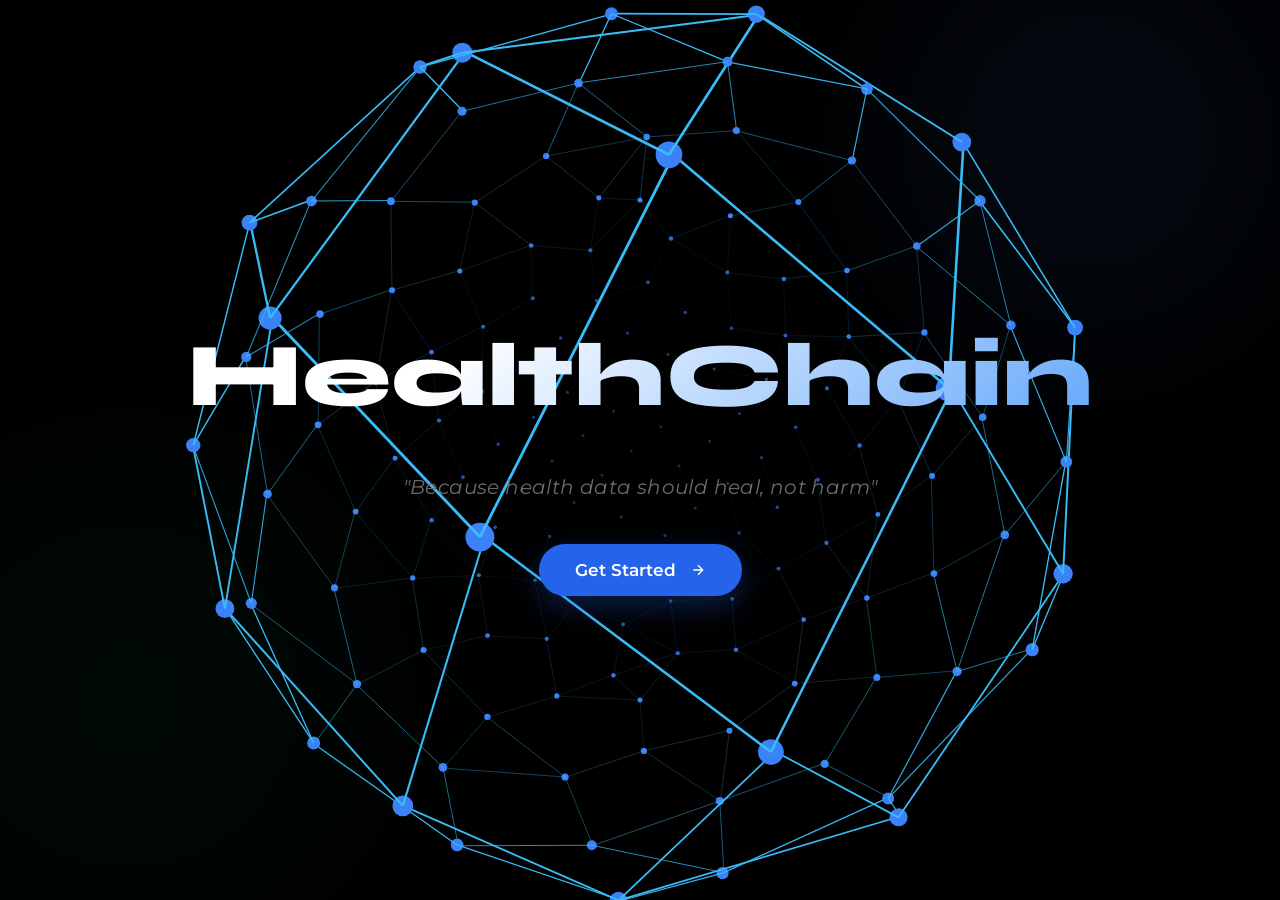
==== index.html @ 892cb6f5 "Initial commit Made-with: Cursor" ====
<!DOCTYPE html>
<html lang="en">
<head>
<meta charset="UTF-8">
<meta name="viewport" content="width=device-width, initial-scale=1.0">
<title>HealthChain — Blockchain Medical Records</title>
<link rel="preconnect" href="https://fonts.googleapis.com">
<link href="https://fonts.googleapis.com/css2?family=Syne:wght@400;600;700;800&family=DM+Mono:wght@300;400;500&family=Montserrat:wght@300;400;500;600;700;800&display=swap" rel="stylesheet">
<link rel="stylesheet" href="styles.css">
</head>
<body>

<div id="splash-screen" class="splash-container">
  <canvas id="splash-particles"></canvas>

  <div class="mesh-glow mesh-top-right"></div>
  <div class="mesh-glow mesh-bottom-left"></div>
  
  <div class="splash-content">
    <h1 class="splash-title">HealthChain</h1>
    
    <div id="splash-delayed-content" class="hidden-content">
      <p class="splash-quote">"Because health data should heal, not harm"</p>
      <button id="btn-get-started" class="btn-primary blue splash-btn">
        Get Started
        <svg viewBox="0 0 24 24" fill="none" stroke="currentColor" stroke-width="2" style="width:16px;height:16px;margin-left:6px;"><path d="M5 12h14M12 5l7 7-7 7"/></svg>
      </button>
    </div>
  </div>
</div>

<div class="toast-container" id="toast-container"></div>

<canvas id="dots-canvas"></canvas>

<div id="page-landing" class="page active">
  <div class="landing-inner">
    <div class="logo-wrap">
      <div class="logo-icon">
        <svg viewBox="0 0 24 24" stroke-width="2" stroke="currentColor" fill="none"><path d="M10 13a5 5 0 007.54.54l3-3a5 5 0 00-7.07-7.07l-1.72 1.71"/><path d="M14 11a5 5 0 00-7.54-.54l-3 3a5 5 0 007.07 7.07l1.71-1.71"/></svg>
        <div class="logo-ring"></div>
      </div>
      <span class="logo-text">HealthChain</span>
    </div>
    <div class="badge"><span class="badge-dot"></span>Blockchain-Secured Medical Records</div>
    <h1 class="landing-h1">Trust Your Treatment,<br><span> Not the Paperwork</span></h1>
    <p class="landing-sub">Secure, transparent, and immutable medical records for patients, hospitals, and insurance companies — connected through decentralized trust.</p>
    <div class="role-grid">
      <div class="role-card patient" onclick="showAuth('patient')">
        <div class="role-icon blue"><svg viewBox="0 0 24 24" stroke="var(--blue2)" stroke-width="1.8" fill="none"><path d="M20 21v-2a4 4 0 00-4-4H8a4 4 0 00-4 4v2"/><circle cx="12" cy="7" r="4"/></svg></div>
        <div class="role-title">Patient</div>
        <p class="role-desc">Access your medical history, treatment records, prescriptions, and manage insurance claims.</p>
        <div class="role-tag blue">PAT-XXXXXX</div>
        <span class="role-btn blue">Enter Portal →</span>
      </div>
      <div class="role-card hospital" onclick="showAuth('hospital')">
        <div class="role-icon green"><svg viewBox="0 0 24 24" stroke="var(--green2)" stroke-width="1.8" fill="none"><rect x="3" y="3" width="18" height="18" rx="2"/><path d="M12 8v8M8 12h8"/></svg></div>
        <div class="role-title">Hospital</div>
        <p class="role-desc">Manage patient records, upload treatment details, and process insurance claims to blockchain.</p>
        <div class="role-tag green">HSP-XXXXXX</div>
        <span class="role-btn green">Enter Portal →</span>
      </div>
      <div class="role-card insurance" onclick="showAuth('insurance')">
        <div class="role-icon purple"><svg viewBox="0 0 24 24" stroke="var(--purple2)" stroke-width="1.8" fill="none"><path d="M12 22s8-4 8-10V5l-8-3-8 3v7c0 6 8 10 8 10z"/></svg></div>
        <div class="role-title">Insurance Company</div>
        <p class="role-desc">Review submitted claims, verify medical records, and process approvals securely.</p>
        <div class="role-tag purple">INS-XXXXXX</div>
        <span class="role-btn purple">Enter Portal →</span>
      </div>
    </div>
  </div>
</div>

<div id="page-auth" class="page">
  <div class="auth-card" id="auth-card">
    <button class="back-btn" onclick="showLanding()">
      <svg viewBox="0 0 24 24" fill="none" stroke="currentColor" stroke-width="2"><path d="M19 12H5M5 12l7-7M5 12l7 7"/></svg>
      Back to Home
    </button>
    <div class="auth-logo">
      <div class="auth-logo-icon" id="auth-logo-icon"></div>
      <span class="auth-logo-name" id="auth-logo-name">Login</span>
    </div>
    <div class="auth-title" id="auth-title">Sign In</div>
    <p class="auth-sub" id="auth-sub">Authenticate to access your portal.</p>

    <div id="auth-step-login">
      <div id="auth-error-banner" class="error-banner" style="display:none;">
        <svg viewBox="0 0 24 24" fill="none" stroke="currentColor" stroke-width="2" style="width:14px;height:14px;flex-shrink:0;"><circle cx="12" cy="12" r="10"/><line x1="12" y1="8" x2="12" y2="12"/><line x1="12" y1="16" x2="12.01" y2="16"/></svg>
        <span id="auth-error-text"></span>
      </div>
      <label class="form-label" id="auth-id-label">Your ID</label>
      <input type="text" id="input-uniqueid" class="form-input" placeholder="e.g. PAT-123456" autocomplete="username">
      <label class="form-label">Password</label>
      <input type="password" id="input-password" class="form-input" placeholder="••••••••" autocomplete="current-password">
      <button class="btn-primary blue" id="btn-login" onclick="doLogin()">Sign In</button>
    </div>

    <div id="auth-step-verified" style="display:none">
      <div class="verified-banner"><svg viewBox="0 0 24 24" stroke="currentColor" stroke-width="2" fill="none" style="width:16px;height:16px;flex-shrink:0;"><polyline points="20 6 9 17 4 12"/></svg> Authenticated Successfully!</div>
      <p class="verified-redirect">Loading your dashboard...</p>
    </div>
  </div>
</div>

<div id="page-dashboard" class="page">
  <nav class="sidebar" id="sidebar">
    <div class="sidebar-logo">
      <div class="sidebar-logo-icon">
        <svg viewBox="0 0 24 24" stroke="#fff" stroke-width="2" fill="none" style="width:18px;height:18px;flex-shrink:0;">
          <path d="M10 13a5 5 0 007.54.54l3-3a5 5 0 00-7.07-7.07l-1.72 1.71"/>
          <path d="M14 11a5 5 0 00-7.54-.54l-3 3a5 5 0 007.07 7.07l1.71-1.71"/>
        </svg>
      </div>
      <span class="sidebar-logo-text">HealthChain</span>
    </div>
    <div class="sidebar-role-tag" id="sidebar-role-tag">Role</div>
    <div class="sidebar-nav" id="sidebar-nav"></div>
    <div class="sidebar-footer">
      <div>
        <div class="sidebar-user-name" id="sidebar-username">User</div>
        <div class="sidebar-user-sub" id="sidebar-usersub">ID</div>
      </div>
      <button class="sidebar-logout" onclick="doLogout()">
        <svg viewBox="0 0 24 24" fill="none" stroke="currentColor" stroke-width="2" style="width:14px;height:14px;"><path d="M9 21H5a2 2 0 01-2-2V5a2 2 0 012-2h4M16 17l5-5-5-5M21 12H9"/></svg>
        Sign Out
      </button>
    </div>
  </nav>
  <div class="dash-main">
    <div class="dash-header">
      <div>
        <div class="dash-header-title" id="dash-header-title">Overview</div>
        <div class="dash-header-sub" id="dash-header-sub">Welcome back</div>
      </div>
      <div class="dash-header-right">
        <div class="header-badge"><span class="header-dot"></span> Blockchain Active</div>
      </div>
    </div>
    <div class="dash-body" id="dash-body"></div>
  </div>
</div>

<div class="modal-overlay hidden" id="modal-claim">
  <div class="modal">
    <div class="modal-header">
      <span class="modal-title">Submit Insurance Claim</span>
      <button class="modal-close" onclick="closeModal('modal-claim')">✕</button>
    </div>
    <div class="modal-body">
      <label class="form-label">Treatment</label>
      <select id="claim-treatment-id" class="form-input" style="background:var(--surface2);color:var(--text);"></select>
      <label class="form-label">Insurer ID</label>
      <input type="text" id="claim-insurer-id" class="form-input" placeholder="e.g. INS-000001">
      <label class="form-label">Policy Number</label>
      <input type="text" id="claim-policy" class="form-input" placeholder="Your policy number">
      <label class="form-label">Claim Amount (₹)</label>
      <input type="number" id="claim-amount" class="form-input" placeholder="Enter amount to claim">
      <button class="btn-primary green" onclick="doSubmitClaim()">Submit Claim to Insurer</button>
    </div>
  </div>
</div>

<div class="modal-overlay hidden" id="modal-upload">
  <div class="modal">
    <div class="modal-header">
      <span class="modal-title">Upload Treatment Record</span>
      <button class="modal-close" onclick="closeModal('modal-upload')">✕</button>
    </div>
    <div class="modal-body">
      <label class="form-label">Patient ID *</label>
      <input type="text" id="upload-patient-id" class="form-input" placeholder="e.g. PAT-123456">
      <label class="form-label">Diagnosis *</label>
      <input type="text" id="upload-diagnosis" class="form-input" placeholder="e.g. Hypertension Management">
      <label class="form-label">Doctor Name *</label>
      <input type="text" id="upload-doctor" class="form-input" placeholder="Dr. Name">
      <label class="form-label">Hospital Name</label>
      <input type="text" id="upload-hospital-name" class="form-input" placeholder="Hospital name">
      <label class="form-label">ICD Codes (comma-separated)</label>
      <input type="text" id="upload-icd" class="form-input" placeholder="e.g. I10, E11.9">
      <label class="form-label">Admission Date</label>
      <input type="date" id="upload-admission" class="form-input">
      <label class="form-label">Discharge Date</label>
      <input type="date" id="upload-discharge" class="form-input">
      <label class="form-label">Amount Spent (₹)</label>
      <input type="number" id="upload-amount" class="form-input" placeholder="e.g. 15000">
      <label class="form-label">Prescription PDF <span style="color:var(--text2);font-weight:400;text-transform:none;font-size:11px;">(optional — stored on IPFS)</span></label>
      <input type="file" id="upload-prescription" class="form-input" accept=".pdf,application/pdf" style="padding:9px 15px;cursor:pointer;">
      <label class="form-label">Invoice PDF <span style="color:var(--text2);font-weight:400;text-transform:none;font-size:11px;">(optional — stored on IPFS)</span></label>
      <input type="file" id="upload-invoice" class="form-input" accept=".pdf,application/pdf" style="padding:9px 15px;cursor:pointer;">
      <label class="form-label">Lab Reports <span style="color:var(--text2);font-weight:400;text-transform:none;font-size:11px;">(optional — up to 5 PDFs)</span></label>
      <input type="file" id="upload-lab-reports" class="form-input" accept=".pdf,application/pdf" multiple style="padding:9px 15px;cursor:pointer;">
      <label class="form-label">Medical Photos <span style="color:var(--text2);font-weight:400;text-transform:none;font-size:11px;">(optional — up to 5 images)</span></label>
      <input type="file" id="upload-photos" class="form-input" accept="image/*" multiple style="padding:9px 15px;cursor:pointer;">
      <button class="btn-primary green" id="btn-upload" onclick="doUploadTreatment()">Upload to Blockchain + IPFS</button>
    </div>
  </div>
</div>

<div class="modal-overlay hidden" id="modal-register">
  <div class="modal">
    <div class="modal-header">
      <span class="modal-title">Register New Patient</span>
      <button class="modal-close" onclick="closeModal('modal-register')">✕</button>
    </div>
    <div class="modal-body">
      <label class="form-label">Patient Full Name *</label>
      <input type="text" id="reg-name" class="form-input" placeholder="Patient's full name">
      <label class="form-label">Age</label>
      <input type="number" id="reg-age" class="form-input" placeholder="Age">
      <label class="form-label">Email</label>
      <input type="email" id="reg-email" class="form-input" placeholder="patient@email.com">
      <label class="form-label">Phone</label>
      <input type="text" id="reg-phone" class="form-input" placeholder="+91 XXXXX XXXXX">
      <label class="form-label">Insurance Policy ID</label>
      <input type="text" id="reg-policy" class="form-input" placeholder="Policy number">
      <label class="form-label">Insurer ID</label>
      <input type="text" id="reg-insurer" class="form-input" placeholder="INS-XXXXXX">
      <label class="form-label">Initial Password *</label>
      <input type="password" id="reg-password" class="form-input" placeholder="Set a password for patient">
      <button class="btn-primary blue" onclick="doRegisterPatient()">Register Patient</button>
    </div>
  </div>
</div>

<div class="modal-overlay hidden" id="modal-claim-detail">
  <div class="modal">
    <div class="modal-header">
      <span class="modal-title">Claim Details</span>
      <button class="modal-close" onclick="closeModal('modal-claim-detail')">✕</button>
    </div>
    <div class="modal-body" id="claim-detail-body"></div>
  </div>
</div>

<div class="modal-overlay hidden" id="modal-credentials">
  <div class="modal">
    <div class="modal-header">
      <span class="modal-title">Patient Credentials</span>
      <button class="modal-close" onclick="closeModal('modal-credentials')">✕</button>
    </div>
    <div class="modal-body" id="credentials-body"></div>
  </div>
</div>

<script src="app.js"></script>
</body>
</html>
---- styles.css ----
*, *::before, *::after { box-sizing: border-box; margin: 0; padding: 0; }

  :root {
    --bg:        #000000;
    --bg2:       #0a0a0a;
    --surface:   #0f0f0f;
    --surface2:  #141414;
    --surface3:  #1a1a1a;
    --border:    rgba(255,255,255,0.07);
    --border2:   rgba(255,255,255,0.14);
    --text:      #f0f0f0;
    --text2:     #6b6b6b;
    --text3:     #3a3a3a;
    --blue:      #3b82f6;
    --blue2:     #60a5fa;
    --green:     #10b981;
    --green2:    #34d399;
    --purple:    #1d4ed8;
    --purple2:   #38bdf8;
    --amber:     #f59e0b;
    --amber2:    #fcd34d;
    --red:       #ef4444;
    --red2:      #f87171;
  }

  html, body { height: 100%; background: var(--bg); color: var(--text); font-family: 'Montserrat', sans-serif; font-size: 15px; line-height: 1.6; overflow-x: hidden; }

  #dots-canvas { position: fixed; inset: 0; z-index: 0; pointer-events: none; }

  .page { display: none; min-height: 100vh; position: relative; z-index: 1; }
  .page.active { display: flex; flex-direction: column; }
  #page-auth.active { position: fixed; inset: 0; min-height: unset; flex-direction: column; align-items: center; justify-content: center; overflow: hidden; padding: 16px; z-index: 10; }

  .glass {
    background: rgba(255,255,255,0.035);
    backdrop-filter: blur(20px) saturate(160%);
    -webkit-backdrop-filter: blur(20px) saturate(160%);
    border: 1px solid rgba(255,255,255,0.09);
    box-shadow: 0 1px 0 rgba(255,255,255,0.06) inset, 0 -1px 0 rgba(0,0,0,0.3) inset, 0 8px 32px rgba(0,0,0,0.4);
  }

  /* LANDING */
  #page-landing { position: fixed; inset: 0; display: none; align-items: center; justify-content: center; overflow: hidden; padding: 20px; z-index: 1; }
  #page-landing.active { display: flex; }

  .landing-inner { position: relative; z-index: 2; display: flex; flex-direction: column; align-items: center; max-width: 920px; width: 100%; }

  .logo-wrap { display: flex; align-items: center; gap: 12px; margin-bottom: 14px; }
  .logo-icon { position: relative; width: 46px; height: 46px; border-radius: 14px; background: linear-gradient(135deg, #1e40af, #3b82f6); display: flex; align-items: center; justify-content: center; box-shadow: 0 0 36px rgba(59,130,246,.38), 0 1px 0 rgba(255,255,255,0.2) inset; }
  .logo-icon svg { width: 22px; height: 22px; stroke: #fff; fill: none; }
  .logo-ring { position: absolute; inset: -5px; border-radius: 18px; border: 2px solid rgba(59,130,246,.3); animation: pulse-ring 2.2s ease-out infinite; }
  .logo-text { font-family: 'Syne', sans-serif; font-size: 26px; font-weight: 800; background: linear-gradient(135deg, #fff 30%, #38bdf8); -webkit-background-clip: text; -webkit-text-fill-color: transparent; }

  .badge { display: inline-flex; align-items: center; gap: 8px; background: rgba(16,185,129,.08); border: 1px solid rgba(16,185,129,.22); color: var(--green2); padding: 5px 13px; border-radius: 100px; font-size: 11px; font-weight: 600; letter-spacing: .06em; text-transform: uppercase; margin-bottom: 14px; backdrop-filter: blur(8px); }
  .badge-dot { width: 5px; height: 5px; border-radius: 50%; background: var(--green2); animation: blink 2s ease infinite; }

  .landing-h1 { font-family: 'Syne', sans-serif; font-size: clamp(26px, 4vw, 48px); font-weight: 800; text-align: center; line-height: 1.1; margin-bottom: 10px; }
  .landing-h1 span { background: linear-gradient(135deg, #3b82f6, #38bdf8); -webkit-background-clip: text; -webkit-text-fill-color: transparent; }

  .landing-sub { text-align: center; color: var(--text2); font-size: 14px; max-width: 460px; margin-bottom: 28px; line-height: 1.65; }

  .role-grid { display: grid; grid-template-columns: repeat(3, 1fr); gap: 14px; width: 100%; }
  @media (max-width: 700px) { .role-grid { grid-template-columns: 1fr; gap: 10px; } }

  .role-card {
    position: relative;
    background: rgba(255,255,255,0.03);
    backdrop-filter: blur(28px) saturate(160%);
    -webkit-backdrop-filter: blur(28px) saturate(160%);
    border: 1px solid rgba(255,255,255,0.08);
    border-top-color: rgba(255,255,255,0.13);
    border-bottom-color: rgba(0,0,0,0.25);
    box-shadow: 0 1px 0 rgba(255,255,255,0.06) inset, 0 8px 32px rgba(0,0,0,0.4);
    border-radius: 18px; padding: 24px 22px;
    cursor: pointer; transition: transform .3s, border-color .3s, box-shadow .3s, background .3s;
    text-align: center; overflow: hidden;
    display: flex; flex-direction: column; align-items: center;
  }
  .role-card::before { content: ''; position: absolute; inset: 0; opacity: 0; transition: opacity .3s; border-radius: inherit; }
  .role-card::after { content: ''; position: absolute; top: 0; left: 15%; right: 15%; height: 1px; background: linear-gradient(90deg, transparent, rgba(255,255,255,0.18), transparent); pointer-events: none; }
  .role-card:hover { transform: none; }
  .role-card:hover::before { opacity: 1; }

  .role-card.patient:hover { border-color: rgba(59,130,246,.4); box-shadow: 0 20px 60px rgba(59,130,246,.12); }
  .role-card.patient::before { background: radial-gradient(circle at 50% 0%, rgba(59,130,246,.08), transparent 70%); }
  .role-card.hospital:hover { border-color: rgba(16,185,129,.4); box-shadow: 0 20px 60px rgba(16,185,129,.12); }
  .role-card.hospital::before { background: radial-gradient(circle at 50% 0%, rgba(16,185,129,.08), transparent 70%); }
  .role-card.insurance:hover { border-color: rgba(29,78,216,.5); box-shadow: 0 20px 60px rgba(29,78,216,.12); }
  .role-card.insurance::before { background: radial-gradient(circle at 50% 0%, rgba(29,78,216,.08), transparent 70%); }

  .role-icon { width: 52px; height: 52px; border-radius: 14px; margin: 0 auto 16px; display: flex; align-items: center; justify-content: center; border: 1px solid rgba(255,255,255,0.08); box-shadow: 0 1px 0 rgba(255,255,255,0.1) inset; }
  .role-icon svg { width: 22px; height: 22px; stroke-width: 1.8; fill: none; }
  .role-icon.blue { background: rgba(59,130,246,.12); }
  .role-icon.green { background: rgba(16,185,129,.12); }
  .role-icon.purple { background: rgba(29,78,216,.12); }

  .role-title { font-family: 'Syne', sans-serif; font-size: 17px; font-weight: 700; margin-bottom: 8px; position: relative; z-index: 1; }
  .role-desc { color: var(--text2); font-size: 12px; line-height: 1.55; margin-bottom: 14px; position: relative; z-index: 1; flex: 1; width: 100%; }
  .role-tag { display: inline-block; font-family: 'DM Mono', monospace; font-size: 10px; font-weight: 500; padding: 3px 10px; border-radius: 100px; margin-bottom: 12px; position: relative; z-index: 1; margin-top: auto; }
  .role-tag.blue { background: rgba(59,130,246,.1); color: var(--blue2); border: 1px solid rgba(59,130,246,.2); }
  .role-tag.green { background: rgba(16,185,129,.1); color: var(--green2); border: 1px solid rgba(16,185,129,.2); }
  .role-tag.purple { background: rgba(29,78,216,.1); color: var(--purple2); border: 1px solid rgba(29,78,216,.2); }
  .role-btn { display: inline-flex; align-items: center; gap: 6px; padding: 8px 16px; border-radius: 9px; font-size: 12px; font-weight: 600; position: relative; z-index: 1; }
  .role-btn.blue { background: rgba(59,130,246,.18); color: var(--blue2); }
  .role-btn.green { background: rgba(16,185,129,.18); color: var(--green2); }
  .role-btn.purple { background: rgba(29,78,216,.18); color: var(--purple2); }

  /* AUTH */
  #page-auth::before { content: ''; position: absolute; width: 520px; height: 520px; border-radius: 50%; top: -120px; right: -100px; background: radial-gradient(circle, rgba(59,130,246,0.12) 0%, transparent 65%); pointer-events: none; }
  #page-auth::after { content: ''; position: absolute; width: 400px; height: 400px; border-radius: 50%; bottom: -80px; left: -80px; background: radial-gradient(circle, rgba(29,78,216,0.10) 0%, transparent 65%); pointer-events: none; }

  .auth-card {
    position: relative; z-index: 2;
    background: rgba(18,18,20,0.72);
    backdrop-filter: blur(48px) saturate(180%) brightness(1.08);
    -webkit-backdrop-filter: blur(48px) saturate(180%) brightness(1.08);
    border: 1px solid rgba(255,255,255,0.10);
    border-top-color: rgba(255,255,255,0.18);
    border-bottom-color: rgba(0,0,0,0.4);
    box-shadow: 0 1px 0 rgba(255,255,255,0.08) inset, 0 -1px 0 rgba(0,0,0,0.5) inset, 0 2px 4px rgba(255,255,255,0.03) inset, 0 32px 80px rgba(0,0,0,0.65), 0 0 0 1px rgba(0,0,0,0.35);
    border-radius: 24px; padding: 36px 40px 32px; width: 100%; max-width: 420px;
    max-height: calc(100vh - 32px); overflow-y: auto; overflow-x: hidden;
    scrollbar-width: none;
  }
  .auth-card::-webkit-scrollbar { display: none; }
  .auth-card::before { content: ''; position: absolute; top: 0; left: 20%; right: 20%; height: 1px; background: linear-gradient(90deg, transparent, rgba(255,255,255,0.25), transparent); border-radius: 1px; pointer-events: none; }

  .back-btn { display: inline-flex; align-items: center; gap: 8px; color: var(--text2); font-size: 12px; background: rgba(255,255,255,0.04); border: 1px solid rgba(255,255,255,0.08); border-radius: 8px; padding: 5px 12px; cursor: pointer; margin-bottom: 22px; transition: all .2s; backdrop-filter: blur(10px); }
  .back-btn:hover { background: rgba(255,255,255,0.08); color: var(--blue2); border-color: rgba(59,130,246,0.3); }
  .back-btn svg { width: 14px; height: 14px; }

  .auth-logo { display: flex; align-items: center; gap: 10px; margin-bottom: 5px; }
  .auth-logo-icon { width: 34px; height: 34px; border-radius: 10px; display: flex; align-items: center; justify-content: center; font-size: 16px; backdrop-filter: blur(10px); border: 1px solid rgba(255,255,255,0.1); box-shadow: 0 1px 0 rgba(255,255,255,0.08) inset; }
  .auth-logo-icon.blue { background: rgba(59,130,246,.2); }
  .auth-logo-icon.green { background: rgba(16,185,129,.2); }
  .auth-logo-icon.purple { background: rgba(29,78,216,.2); }
  .auth-logo-name { font-family: 'Syne', sans-serif; font-weight: 700; font-size: 16px; }

  .auth-title { font-family: 'Syne', sans-serif; font-weight: 800; font-size: 20px; margin-bottom: 5px; }
  .auth-sub { color: var(--text2); font-size: 12px; margin-bottom: 24px; line-height: 1.5; }

  .form-label { display: block; font-size: 11px; font-weight: 600; color: var(--text2); letter-spacing: .06em; text-transform: uppercase; margin-bottom: 6px; }

  .form-input {
    width: 100%; background: rgba(255,255,255,0.04); backdrop-filter: blur(16px) saturate(150%);
    -webkit-backdrop-filter: blur(16px) saturate(150%);
    border: 1px solid rgba(255,255,255,0.09); border-top-color: rgba(255,255,255,0.14); border-bottom-color: rgba(0,0,0,0.35);
    box-shadow: 0 1px 0 rgba(255,255,255,0.06) inset, 0 2px 8px rgba(0,0,0,0.25);
    border-radius: 12px; padding: 11px 15px; color: var(--text); font-size: 14px; font-family: inherit;
    outline: none; transition: border-color .2s, box-shadow .2s, background .2s; margin-bottom: 14px;
  }
  .form-input::placeholder { color: var(--text3); }
  .form-input:focus { background: rgba(59,130,246,0.06); border-color: rgba(59,130,246,0.5); border-top-color: rgba(59,130,246,0.6); box-shadow: 0 0 0 3px rgba(59,130,246,.1), 0 1px 0 rgba(255,255,255,0.06) inset; }
  .form-input.green:focus { background: rgba(16,185,129,0.05); border-color: rgba(16,185,129,0.5); box-shadow: 0 0 0 3px rgba(16,185,129,.1), 0 1px 0 rgba(255,255,255,0.06) inset; }
  .form-input.purple:focus { background: rgba(29,78,216,0.05); border-color: rgba(29,78,216,0.5); box-shadow: 0 0 0 3px rgba(29,78,216,.1), 0 1px 0 rgba(255,255,255,0.06) inset; }

  .btn-primary {
    width: 100%; padding: 13px; border-radius: 12px; border: none; font-size: 14px; font-weight: 600;
    font-family: inherit; cursor: pointer; display: flex; align-items: center; justify-content: center;
    gap: 8px; transition: opacity .2s, transform .15s; position: relative;
  }
  .btn-primary:disabled { opacity: .38; cursor: not-allowed; transform: none !important; }
  .btn-primary.blue  { background: #2563eb; color: #fff; }
  .btn-primary.blue:not(:disabled):hover  { background: #1d4ed8; }
  .btn-primary.green { background: #059669; color: #fff; }
  .btn-primary.green:not(:disabled):hover { background: #047857; }
  .btn-primary.purple { background: #1d4ed8; color: #fff; }
  .btn-primary.purple:not(:disabled):hover { background: #1e40af; }

  .verified-banner { background: rgba(16,185,129,.08); backdrop-filter: blur(12px); border: 1px solid rgba(16,185,129,.22); border-top-color: rgba(16,185,129,.35); box-shadow: 0 1px 0 rgba(16,185,129,.1) inset; color: var(--green2); padding: 12px 16px; border-radius: 12px; display: flex; align-items: center; gap: 10px; font-size: 13px; font-weight: 500; margin-bottom: 14px; }
  .verified-redirect { text-align: center; color: var(--text2); font-size: 13px; }

  /* TOAST */
  .toast-container { position: fixed; top: 20px; right: 20px; z-index: 9999; display: flex; flex-direction: column; gap: 10px; }
  .toast {
    background: rgba(20,20,22,0.92); backdrop-filter: blur(20px); border: 1px solid rgba(255,255,255,0.1);
    border-radius: 12px; padding: 12px 16px; font-size: 13px; max-width: 320px; min-width: 240px;
    display: flex; align-items: flex-start; gap: 10px; animation: slideIn .3s ease both; box-shadow: 0 8px 32px rgba(0,0,0,0.4);
  }
  .toast.success { border-color: rgba(16,185,129,.3); }
  .toast.error { border-color: rgba(239,68,68,.3); }
  .toast.info { border-color: rgba(59,130,246,.3); }
  .toast-icon { font-size: 16px; flex-shrink: 0; margin-top: 1px; }
  .toast-text { flex: 1; line-height: 1.4; }
  @keyframes slideIn { from { opacity:0; transform:translateX(20px); } to { opacity:1; transform:translateX(0); } }

  /* DASHBOARD */
  #page-dashboard { flex-direction: row; }

  .sidebar {
    width: 240px; min-width: 240px; background: rgba(8,8,10,0.82);
    backdrop-filter: blur(40px) saturate(160%); -webkit-backdrop-filter: blur(40px) saturate(160%);
    border-right: 1px solid rgba(255,255,255,0.07); box-shadow: 1px 0 0 rgba(255,255,255,0.03);
    display: flex; flex-direction: column; padding: 24px 0;
    position: fixed; top: 0; left: 0; height: 100vh; z-index: 100;
  }
  .sidebar-logo { display: flex; align-items: center; gap: 10px; padding: 0 20px 24px; border-bottom: 1px solid rgba(255,255,255,0.06); overflow: hidden; }
  .sidebar-logo-icon { width: 34px; height: 34px; min-width: 34px; min-height: 34px; border-radius: 10px; background: linear-gradient(135deg, #1e40af, #3b82f6); display: flex; align-items: center; justify-content: center; box-shadow: 0 1px 0 rgba(255,255,255,0.2) inset; flex-shrink: 0; }
  .sidebar-logo-text { font-family: 'Syne', sans-serif; font-weight: 800; font-size: 17px; white-space: nowrap; letter-spacing: -0.3px; color: #fff; }
  .sidebar-role-tag { margin: 16px 20px 8px; font-size: 10px; font-weight: 700; letter-spacing: .1em; text-transform: uppercase; color: var(--text3); }
  .sidebar-nav { flex: 1; padding: 4px 12px; }
  .sidebar-item {
    display: flex; align-items: center; gap: 10px; padding: 10px 12px;
    border-radius: 10px; font-size: 13px; font-weight: 500; cursor: pointer;
    color: var(--text2); transition: all .2s; margin-bottom: 2px;
  }
  .sidebar-item:hover { background: rgba(255,255,255,0.05); backdrop-filter: blur(10px); color: var(--text); }
  .sidebar-item.active { background: rgba(59,130,246,0.12); backdrop-filter: blur(10px); color: var(--blue2); border: 1px solid rgba(59,130,246,0.15); box-shadow: 0 1px 0 rgba(255,255,255,0.05) inset; }
  .sidebar-footer { padding: 16px 20px; border-top: 1px solid rgba(255,255,255,0.06); }
  .sidebar-user-name { font-weight: 600; color: var(--text); font-size: 13px; }
  .sidebar-user-sub { color: var(--text2); font-size: 11px; margin-top: 2px; }
  .sidebar-logout { display: flex; align-items: center; gap: 8px; font-size: 12px; color: var(--text2); background: none; border: none; cursor: pointer; padding: 8px 0; margin-top: 10px; transition: color .2s; }
  .sidebar-logout:hover { color: var(--red2); }

  .dash-main { flex: 1; margin-left: 240px; display: flex; flex-direction: column; min-height: 100vh; }
  .dash-header {
    background: rgba(6,6,8,0.78); backdrop-filter: blur(32px) saturate(160%); -webkit-backdrop-filter: blur(32px) saturate(160%);
    border-bottom: 1px solid rgba(255,255,255,0.07); box-shadow: 0 1px 0 rgba(255,255,255,0.03);
    padding: 18px 32px; display: flex; align-items: center; justify-content: space-between;
    position: sticky; top: 0; z-index: 50;
  }
  .dash-header-title { font-family: 'Syne', sans-serif; font-weight: 700; font-size: 18px; }
  .dash-header-sub { color: var(--text2); font-size: 12px; margin-top: 2px; }
  .dash-header-right { display: flex; align-items: center; gap: 12px; }
  .header-badge { display: inline-flex; align-items: center; gap: 6px; background: rgba(16,185,129,.08); backdrop-filter: blur(10px); border: 1px solid rgba(16,185,129,.18); color: var(--green2); padding: 4px 12px; border-radius: 100px; font-size: 11px; font-weight: 600; box-shadow: 0 1px 0 rgba(16,185,129,.08) inset; }
  .header-dot { width: 6px; height: 6px; border-radius: 50%; background: var(--green2); animation: blink 2s ease infinite; }

  .dash-body { padding: 28px 32px; flex: 1; }

  .spinner { display: inline-block; width: 18px; height: 18px; border: 2px solid rgba(255,255,255,0.2); border-top-color: currentColor; border-radius: 50%; animation: spin .7s linear infinite; }
  @keyframes spin { to { transform: rotate(360deg); } }
  .loading-state { display: flex; align-items: center; justify-content: center; gap: 12px; padding: 40px; color: var(--text2); font-size: 14px; }

  .stats-grid { display: grid; grid-template-columns: repeat(auto-fit, minmax(200px, 1fr)); gap: 16px; margin-bottom: 24px; }
  .stat-card {
    background: rgba(255,255,255,0.03); backdrop-filter: blur(24px) saturate(160%); -webkit-backdrop-filter: blur(24px) saturate(160%);
    border: 1px solid rgba(255,255,255,0.08); border-top-color: rgba(255,255,255,0.12); border-bottom-color: rgba(0,0,0,0.2);
    box-shadow: 0 1px 0 rgba(255,255,255,0.05) inset, 0 4px 20px rgba(0,0,0,0.3);
    border-radius: 16px; padding: 22px; position: relative; overflow: hidden;
    transition: border-color .2s, transform .2s, box-shadow .2s;
  }
  .stat-card:hover { border-color: rgba(255,255,255,0.15); box-shadow: 0 1px 0 rgba(255,255,255,0.06) inset, 0 8px 32px rgba(0,0,0,0.4); }
  .stat-card-bg { position: absolute; right: -10px; bottom: -10px; font-size: 72px; opacity: .04; line-height: 1; }
  .stat-label { font-size: 11px; font-weight: 600; color: var(--text2); letter-spacing: .08em; text-transform: uppercase; margin-bottom: 8px; }
  .stat-value { font-family: 'Montserrat', sans-serif; font-size: 30px; font-weight: 800; margin-bottom: 6px; }
  .stat-hint { font-size: 11px; color: var(--text2); display: flex; align-items: center; gap: 4px; }
  .stat-hint.green { color: var(--green2); }
  .stat-hint.amber { color: var(--amber2); }
  .stat-hint.red { color: var(--red2); }

  .profile-banner {
    background: rgba(255,255,255,0.025); backdrop-filter: blur(24px); -webkit-backdrop-filter: blur(24px);
    border: 1px solid rgba(255,255,255,0.08); border-top-color: rgba(255,255,255,0.12);
    box-shadow: 0 1px 0 rgba(255,255,255,0.05) inset, 0 4px 20px rgba(0,0,0,0.3);
    border-radius: 16px; padding: 26px; margin-bottom: 22px;
    display: flex; align-items: center; gap: 22px; position: relative; overflow: hidden;
  }
  .profile-banner::after { content: ''; position: absolute; right: 0; top: 0; bottom: 0; width: 200px; background: radial-gradient(ellipse at right, rgba(59,130,246,.06), transparent 70%); pointer-events: none; }
  .profile-avatar { width: 72px; height: 72px; border-radius: 50%; background: linear-gradient(135deg, #1e40af, #3b82f6); display: flex; align-items: center; justify-content: center; font-family: 'Syne', sans-serif; font-size: 26px; font-weight: 800; color: #fff; flex-shrink: 0; box-shadow: 0 1px 0 rgba(255,255,255,0.2) inset, 0 4px 16px rgba(59,130,246,0.3); }
  .profile-name { font-family: 'Syne', sans-serif; font-weight: 700; font-size: 17px; margin-bottom: 4px; }
  .profile-meta { color: var(--text2); font-size: 12px; display: flex; gap: 16px; flex-wrap: wrap; margin-bottom: 10px; }
  .profile-tags { display: flex; gap: 8px; flex-wrap: wrap; }
  .profile-tag { padding: 3px 10px; border-radius: 100px; font-size: 11px; font-weight: 600; }
  .profile-tag.blue { background: rgba(59,130,246,.12); color: var(--blue2); border: 1px solid rgba(59,130,246,.2); }
  .profile-tag.green { background: rgba(16,185,129,.12); color: var(--green2); border: 1px solid rgba(16,185,129,.2); }
  .profile-tag.purple { background: rgba(29,78,216,.12); color: var(--purple2); border: 1px solid rgba(29,78,216,.2); }
  .profile-tag.amber { background: rgba(245,158,11,.12); color: var(--amber2); border: 1px solid rgba(245,158,11,.2); }

  .section-card {
    background: rgba(255,255,255,0.025); backdrop-filter: blur(24px); -webkit-backdrop-filter: blur(24px);
    border: 1px solid rgba(255,255,255,0.07); border-top-color: rgba(255,255,255,0.11);
    box-shadow: 0 1px 0 rgba(255,255,255,0.04) inset, 0 4px 24px rgba(0,0,0,0.3);
    border-radius: 16px; overflow: hidden; margin-bottom: 22px;
  }
  .section-header { padding: 18px 22px; border-bottom: 1px solid rgba(255,255,255,0.06); display: flex; align-items: center; justify-content: space-between; }
  .section-title { font-family: 'Syne', sans-serif; font-weight: 700; font-size: 14px; display: flex; align-items: center; gap: 8px; }
  .section-title svg { width: 18px; height: 18px; }
  .section-body { padding: 22px; }

  .treatment-card {
    background: rgba(255,255,255,0.02); backdrop-filter: blur(12px); border: 1px solid rgba(255,255,255,0.07);
    border-top-color: rgba(255,255,255,0.10); box-shadow: 0 1px 0 rgba(255,255,255,0.04) inset, 0 2px 8px rgba(0,0,0,0.2);
    border-radius: 14px; padding: 20px; margin-bottom: 14px;
    transition: border-color .2s, box-shadow .2s, transform .2s;
  }
  .treatment-card:hover { border-color: rgba(255,255,255,0.14); box-shadow: 0 1px 0 rgba(255,255,255,0.06) inset, 0 4px 16px rgba(0,0,0,0.3); }
  .treatment-card:last-child { margin-bottom: 0; }
  .treatment-top { display: flex; align-items: flex-start; justify-content: space-between; margin-bottom: 14px; }
  .treatment-hospital { font-weight: 600; font-size: 15px; }
  .treatment-date { font-family: 'DM Mono', monospace; font-size: 11px; color: var(--text2); margin-top: 3px; }
  .treatment-amount { font-weight: 700; color: var(--blue2); font-size: 16px; }
  .treatment-invoice { font-size: 11px; color: var(--text2); text-align: right; }
  .treatment-grid { display: grid; grid-template-columns: repeat(3, 1fr); gap: 12px; margin-bottom: 14px; }
  .treatment-field label { font-size: 10px; font-weight: 700; color: var(--text3); text-transform: uppercase; letter-spacing: .07em; display: block; margin-bottom: 3px; }
  .treatment-field p { font-size: 13px; white-space: nowrap; overflow: hidden; text-overflow: ellipsis; }
  .treatment-actions { display: flex; gap: 8px; flex-wrap: wrap; }

  .action-btn {
    padding: 7px 14px; border-radius: 9px; font-size: 12px; font-weight: 600;
    border: 1px solid transparent; cursor: pointer; display: flex; align-items: center; gap: 6px;
    transition: opacity .2s, transform .15s; font-family: inherit;
    text-decoration: none;
  }
  .action-btn.blue   { background: #1d4ed8; color: #fff; border-color: #2563eb; }
  .action-btn.blue:hover   { background: #1e40af; }
  .action-btn.green  { background: #047857; color: #fff; border-color: #059669; }
  .action-btn.green:hover  { background: #065f46; }
  .action-btn.purple { background: #1d4ed8; color: #fff; border-color: #2563eb; }
  .action-btn.purple:hover { background: #1e40af; }
  .action-btn.red    { background: #b91c1c; color: #fff; border-color: #dc2626; }
  .action-btn.red:hover    { background: #991b1b; }

  .data-table { width: 100%; border-collapse: collapse; }
  .data-table th { text-align: left; font-size: 10px; font-weight: 700; letter-spacing: .1em; text-transform: uppercase; color: var(--text3); padding: 10px 16px; border-bottom: 1px solid rgba(255,255,255,0.06); }
  .data-table td { padding: 14px 16px; border-bottom: 1px solid rgba(255,255,255,0.05); font-size: 13px; }
  .data-table tr:last-child td { border-bottom: none; }
  .data-table tr:hover td { background: rgba(255,255,255,0.02); }
  .overflow-x { overflow-x: auto; }

  .status { display: inline-flex; align-items: center; gap: 5px; padding: 3px 10px; border-radius: 100px; font-size: 11px; font-weight: 600; letter-spacing: .03em; backdrop-filter: blur(8px); }
  .status.pending { background: rgba(245,158,11,.1); color: var(--amber2); border: 1px solid rgba(245,158,11,.2); }
  .status.approved { background: rgba(16,185,129,.1); color: var(--green2); border: 1px solid rgba(16,185,129,.2); }
  .status.rejected { background: rgba(239,68,68,.1); color: var(--red2); border: 1px solid rgba(239,68,68,.2); }
  .status.under_review { background: rgba(59,130,246,.1); color: var(--blue2); border: 1px solid rgba(59,130,246,.2); }

  .quick-actions { display: grid; grid-template-columns: repeat(auto-fit, minmax(180px, 1fr)); gap: 16px; margin-bottom: 24px; }
  .quick-btn { background: rgba(255,255,255,0.02); backdrop-filter: blur(20px); -webkit-backdrop-filter: blur(20px); border: 1.5px dashed rgba(255,255,255,0.1); border-radius: 16px; padding: 24px; cursor: pointer; display: flex; flex-direction: column; align-items: center; gap: 10px; transition: all .25s; box-shadow: 0 1px 0 rgba(255,255,255,0.04) inset; }
  .quick-btn:hover { border-style: solid; }
  .quick-btn.green:hover { border-color: rgba(16,185,129,.4); background: rgba(16,185,129,.05); box-shadow: 0 4px 20px rgba(16,185,129,.1); }
  .quick-btn.blue:hover { border-color: rgba(59,130,246,.4); background: rgba(59,130,246,.05); box-shadow: 0 4px 20px rgba(59,130,246,.1); }
  .quick-btn.purple:hover { border-color: rgba(29,78,216,.5); background: rgba(29,78,216,.05); box-shadow: 0 4px 20px rgba(29,78,216,.1); }
  .quick-icon { width: 52px; height: 52px; border-radius: 50%; display: flex; align-items: center; justify-content: center; backdrop-filter: blur(10px); border: 1px solid rgba(255,255,255,0.08); box-shadow: 0 1px 0 rgba(255,255,255,0.1) inset; }
  .quick-icon.green { background: rgba(16,185,129,.12); }
  .quick-icon.blue { background: rgba(59,130,246,.12); }
  .quick-icon.purple { background: rgba(29,78,216,.12); }
  .quick-label { font-weight: 600; font-size: 13px; }
  .quick-sub { font-size: 11px; color: var(--text2); text-align: center; }

  .patient-item { display: flex; align-items: center; gap: 14px; padding: 14px 0; border-bottom: 1px solid rgba(255,255,255,0.05); }
  .patient-item:last-child { border-bottom: none; }
  .patient-avatar { width: 40px; height: 40px; border-radius: 50%; display: flex; align-items: center; justify-content: center; font-weight: 700; font-size: 16px; flex-shrink: 0; border: 1px solid rgba(255,255,255,0.08); box-shadow: 0 1px 0 rgba(255,255,255,0.1) inset; }
  .patient-name { font-weight: 600; font-size: 14px; }
  .patient-meta { font-size: 12px; color: var(--text2); }
  .patient-right { margin-left: auto; text-align: right; font-size: 12px; color: var(--text2); }

  .claim-card {
    background: rgba(255,255,255,0.02); backdrop-filter: blur(12px); border: 1px solid rgba(255,255,255,0.07);
    border-top-color: rgba(255,255,255,0.10); box-shadow: 0 1px 0 rgba(255,255,255,0.04) inset;
    border-radius: 14px; padding: 18px 20px; margin-bottom: 14px; transition: border-color .2s;
  }
  .claim-card:hover { border-color: rgba(255,255,255,0.14); }
  .claim-top { display: flex; align-items: center; justify-content: space-between; margin-bottom: 12px; }
  .claim-id { font-family: 'DM Mono', monospace; font-size: 12px; color: var(--text2); }
  .claim-mid { display: grid; grid-template-columns: repeat(3, 1fr); gap: 10px; margin-bottom: 12px; }
  .claim-field label { font-size: 10px; color: var(--text3); text-transform: uppercase; letter-spacing: .06em; font-weight: 700; }
  .claim-field p { font-size: 13px; font-weight: 500; margin-top: 2px; }
  .claim-actions { display: flex; gap: 8px; }

  .fraud-score { display: flex; align-items: center; gap: 8px; margin-bottom: 12px; }
  .fraud-bar-bg { flex: 1; height: 6px; background: rgba(255,255,255,0.07); border-radius: 100px; overflow: hidden; }
  .fraud-bar { height: 100%; border-radius: 100px; transition: width .6s ease; }
  .fraud-score-val { font-family: 'DM Mono', monospace; font-size: 11px; font-weight: 500; min-width: 34px; text-align: right; }

  .modal-overlay { position: fixed; inset: 0; background: rgba(0,0,0,.7); backdrop-filter: blur(10px) saturate(150%); -webkit-backdrop-filter: blur(10px) saturate(150%); z-index: 1000; display: flex; align-items: center; justify-content: center; padding: 20px; animation: fadeIn .2s ease both; }
  .modal-overlay.hidden { display: none; }
  .modal {
    background: rgba(14,14,16,0.88); backdrop-filter: blur(48px) saturate(180%); -webkit-backdrop-filter: blur(48px) saturate(180%);
    border: 1px solid rgba(255,255,255,0.10); border-top-color: rgba(255,255,255,0.18); border-bottom-color: rgba(0,0,0,0.5);
    box-shadow: 0 1px 0 rgba(255,255,255,0.08) inset, 0 -1px 0 rgba(0,0,0,0.4) inset, 0 40px 100px rgba(0,0,0,0.7);
    border-radius: 22px; width: 100%; max-width: 560px; max-height: 90vh; overflow-y: auto;
    position: relative;
  }
  .modal::before { content: ''; position: absolute; top: 0; left: 20%; right: 20%; height: 1px; background: linear-gradient(90deg, transparent, rgba(255,255,255,0.2), transparent); pointer-events: none; }
  .modal-header { padding: 20px 26px; border-bottom: 1px solid rgba(255,255,255,0.07); display: flex; align-items: center; justify-content: space-between; position: sticky; top: 0; background: rgba(14,14,16,0.7); backdrop-filter: blur(20px); z-index: 10; }
  .modal-title { font-family: 'Syne', sans-serif; font-weight: 700; font-size: 16px; }
  .modal-close { width: 32px; height: 32px; border-radius: 8px; background: rgba(255,255,255,0.05); backdrop-filter: blur(8px); border: 1px solid rgba(255,255,255,0.08); color: var(--text2); cursor: pointer; font-size: 15px; display: flex; align-items: center; justify-content: center; transition: all .2s; box-shadow: 0 1px 0 rgba(255,255,255,0.05) inset; }
  .modal-close:hover { background: rgba(239,68,68,.15); border-color: rgba(239,68,68,.3); color: var(--red2); }
  .modal-body { padding: 26px; }
  .modal-section-title { font-size: 11px; font-weight: 700; color: var(--text2); text-transform: uppercase; letter-spacing: .1em; margin-bottom: 12px; }

  .hash-badge { display: inline-flex; align-items: center; gap: 6px; background: rgba(29,78,216,.1); border: 1px solid rgba(29,78,216,.2); color: var(--purple2); padding: 4px 10px; border-radius: 8px; font-size: 10px; font-family: 'DM Mono', monospace; max-width: 300px; overflow: hidden; text-overflow: ellipsis; white-space: nowrap; }

  .empty-state { text-align: center; padding: 48px 20px; color: var(--text2); }
  .empty-state-icon { font-size: 40px; margin-bottom: 12px; opacity: .4; }
  .empty-state-text { font-size: 14px; }

  .error-banner { background: rgba(239,68,68,.08); border: 1px solid rgba(239,68,68,.25); color: var(--red2); padding: 10px 14px; border-radius: 10px; font-size: 12px; margin-bottom: 14px; display: flex; align-items: center; gap: 8px; }

  @keyframes fadeIn { from { opacity: 0; } to { opacity: 1; } }
  @keyframes pulse-ring { 0% { transform: scale(1); opacity: .8; } 100% { transform: scale(1.18); opacity: 0; } }
  @keyframes blink { 0%, 100% { opacity: 1; } 50% { opacity: .3; } }

  @media (max-width: 768px) {
    .sidebar { width: 100%; height: auto; position: relative; flex-direction: row; flex-wrap: wrap; padding: 12px; }
    .dash-main { margin-left: 0; }
    .treatment-grid { grid-template-columns: 1fr 1fr; }
    .claim-mid { grid-template-columns: 1fr 1fr; }
    .auth-card { padding: 32px 24px; }
    .dash-body { padding: 20px 16px; }
    .dash-header { padding: 14px 16px; }
  }

  ::-webkit-scrollbar { width: 5px; }
  ::-webkit-scrollbar-track { background: transparent; }
  ::-webkit-scrollbar-thumb { background: var(--surface3); border-radius: 10px; }

/* ═══════════════════════════════════════════
   SPLASH SCREEN STYLES
═══════════════════════════════════════════ */
.splash-container {
  position: fixed;
  inset: 0;
  z-index: 9999;
  display: flex;
  align-items: center;
  justify-content: center;
  background: var(--bg);
  transition: transform 0.9s cubic-bezier(0.77, 0, 0.175, 1);
  overflow: hidden;
}

#splash-particles {
  position: absolute;
  top: 0;
  left: 0;
  width: 100%;
  height: 100%;
  z-index: 1; 
  pointer-events: auto; 
}

.mesh-glow {
  position: absolute;
  border-radius: 50%;
  filter: blur(80px);
  opacity: 0.6;
  pointer-events: none;
}

.mesh-top-right {
  width: 50vw;
  height: 50vw;
  background: radial-gradient(circle, rgba(59,130,246,0.15) 0%, transparent 70%);
  top: -20%;
  right: -10%;
  animation: drift 8s ease-in-out infinite alternate;
}

.mesh-bottom-left {
  width: 60vw;
  height: 60vw;
  background: radial-gradient(circle, rgba(16,185,129,0.1) 0%, transparent 70%);
  bottom: -20%;
  left: -20%;
  animation: drift 10s ease-in-out infinite alternate-reverse;
}

@keyframes drift {
  0% { transform: translate(0, 0) scale(1); }
  100% { transform: translate(-30px, 30px) scale(1.1); }
}

.splash-content {
  text-align: center;
  z-index: 2;
  display: flex;
  flex-direction: column;
  align-items: center;
  pointer-events: none; /* Let clicks pass through text down to particles except for button */
}

.splash-title {
  font-family: 'Syne', sans-serif;
  font-size: clamp(3rem, 8vw, 6rem);
  font-weight: 800;
  background: linear-gradient(135deg, #ffffff 30%, var(--blue2));
  -webkit-background-clip: text;
  -webkit-text-fill-color: transparent;
  margin-bottom: 24px;
  opacity: 0;
  animation: titleFadeIn 1.2s cubic-bezier(0.2, 0.8, 0.2, 1) forwards;
}

@keyframes titleFadeIn {
  from { opacity: 0; transform: translateY(30px) scale(0.95); }
  to { opacity: 1; transform: translateY(0) scale(1); }
}

.hidden-content {
  opacity: 0;
  transform: translateY(20px);
  transition: opacity 1s ease, transform 1s ease;
  display: flex;
  flex-direction: column;
  align-items: center;
  pointer-events: auto; /* Re-enable clicks for the button inside here */
}

.hidden-content.visible {
  opacity: 1;
  transform: translateY(0);
}

.splash-quote {
  font-family: 'Montserrat', sans-serif;
  font-size: clamp(1rem, 2vw, 1.3rem);
  color: var(--text2);
  font-style: italic;
  font-weight: 400;
  letter-spacing: 0.02em;
  margin-bottom: 40px;
}

.splash-btn {
  width: auto;
  padding: 16px 36px;
  font-size: 1.1rem;
  border-radius: 100px;
  box-shadow: 0 10px 30px rgba(37, 99, 235, 0.3);
}

.splash-btn:hover {
  transform: translateY(-2px);
  box-shadow: 0 15px 40px rgba(37, 99, 235, 0.4);
}

.splash-container.slide-up {
  transform: translateY(-100vh);
}
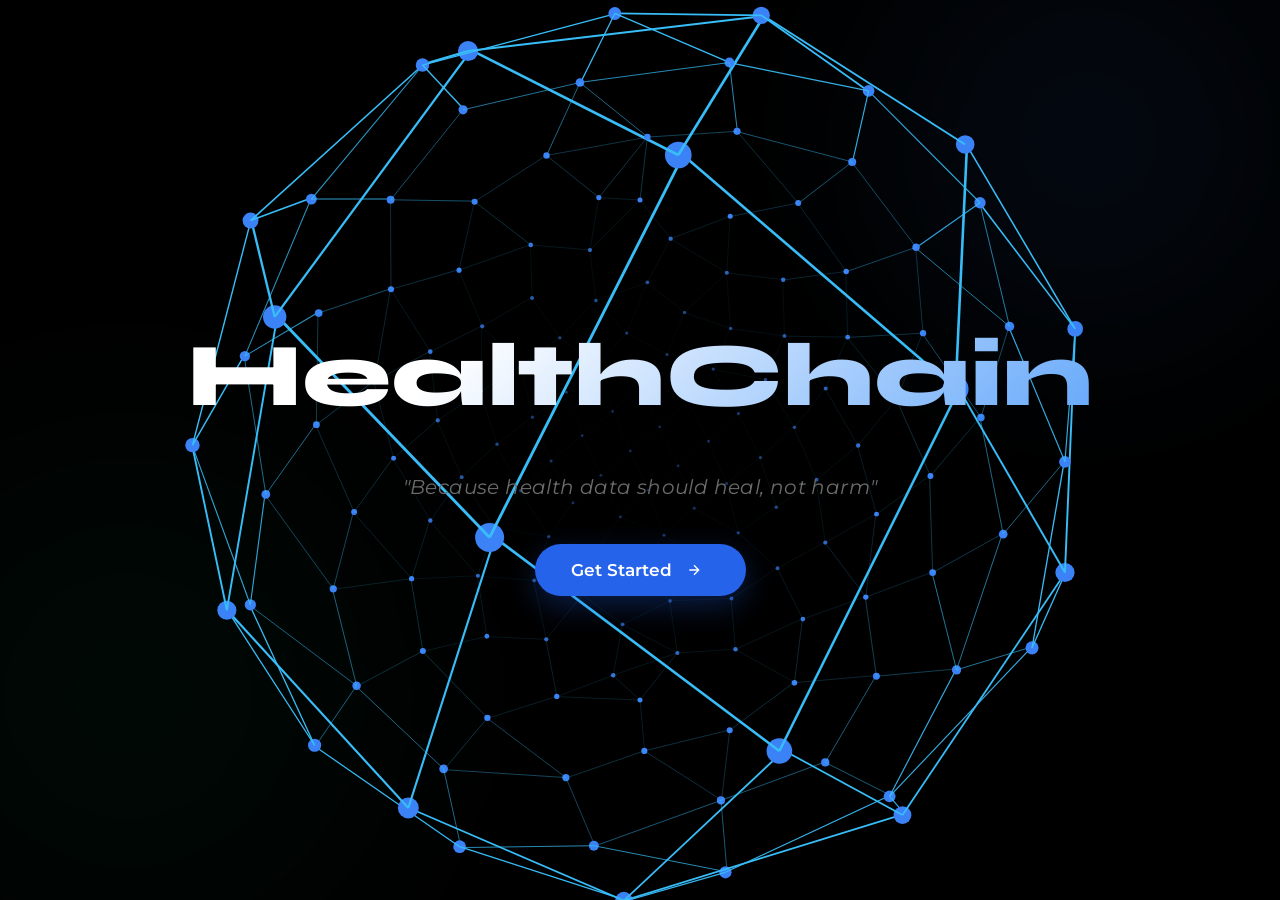
==== commit 16689603: "Enhance splash content with blob button and effects Added blob button styling and gooey filter for e" ====
--- a/index.html
+++ b/index.html
@@ -17,16 +17,39 @@
   <div class="mesh-glow mesh-bottom-left"></div>
   
   <div class="splash-content">
-    <h1 class="splash-title">HealthChain</h1>
-    
-    <div id="splash-delayed-content" class="hidden-content">
-      <p class="splash-quote">"Because health data should heal, not harm"</p>
-      <button id="btn-get-started" class="btn-primary blue splash-btn">
-        Get Started
-        <svg viewBox="0 0 24 24" fill="none" stroke="currentColor" stroke-width="2" style="width:16px;height:16px;margin-left:6px;"><path d="M5 12h14M12 5l7 7-7 7"/></svg>
-      </button>
-    </div>
-  </div>
+  <h1 class="splash-title">HealthChain</h1>
+  
+  <div id="splash-delayed-content" class="hidden-content">
+    <p class="splash-quote">"Because health data should heal, not harm"</p>
+    <button id="btn-get-started" class="btn-primary blue splash-btn blob-btn">
+      Get Started
+      <svg viewBox="0 0 24 24" fill="none" stroke="currentColor" stroke-width="2" style="width:16px;height:16px;margin-left:6px;"><path d="M5 12h14M12 5l7 7-7 7"/></svg>
+      <span class="blob-btn__inner">
+        <span class="blob-btn__blobs">
+          <span class="blob-btn__blob"></span>
+          <span class="blob-btn__blob"></span>
+          <span class="blob-btn__blob"></span>
+          <span class="blob-btn__blob"></span>
+        </span>
+      </span>
+    </button>
+  </div>
+</div>
+
+<!-- Gooey filter for blob button -->
+<svg xmlns="http://www.w3.org/2000/svg" version="1.1" style="position:absolute;width:0;height:0;visibility:hidden;">
+  <defs>
+    <filter id="goo">
+      <feGaussianBlur in="SourceGraphic" result="blur" stdDeviation="10"></feGaussianBlur>
+      <feColorMatrix in="blur" mode="matrix"
+        values="1 0 0 0 0
+                0 1 0 0 0
+                0 0 1 0 0
+                0 0 0 21 -7" result="goo"></feColorMatrix>
+      <feBlend in2="goo" in="SourceGraphic" result="mix"></feBlend>
+    </filter>
+  </defs>
+</svg>
 </div>
 
 <div class="toast-container" id="toast-container"></div>
@@ -245,4 +268,4 @@
 
 <script src="app.js"></script>
 </body>
-</html>+</html>
